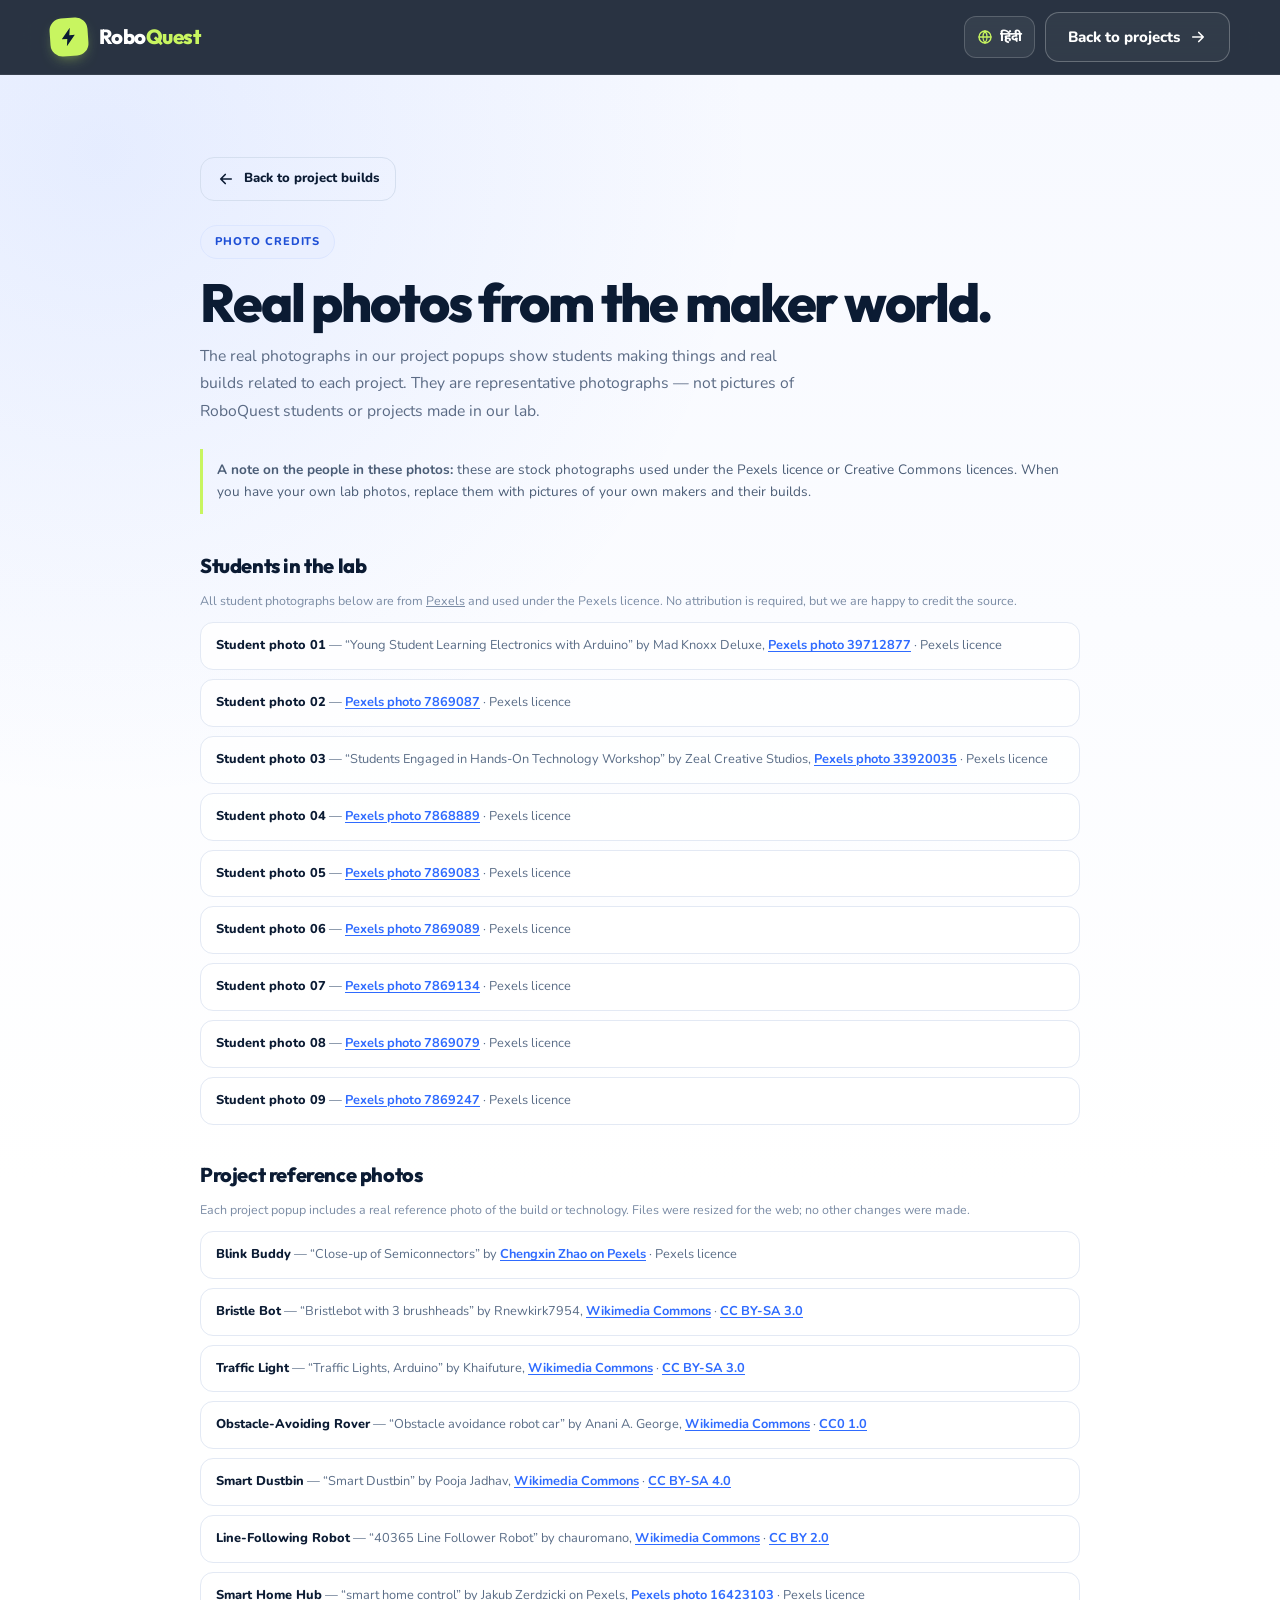
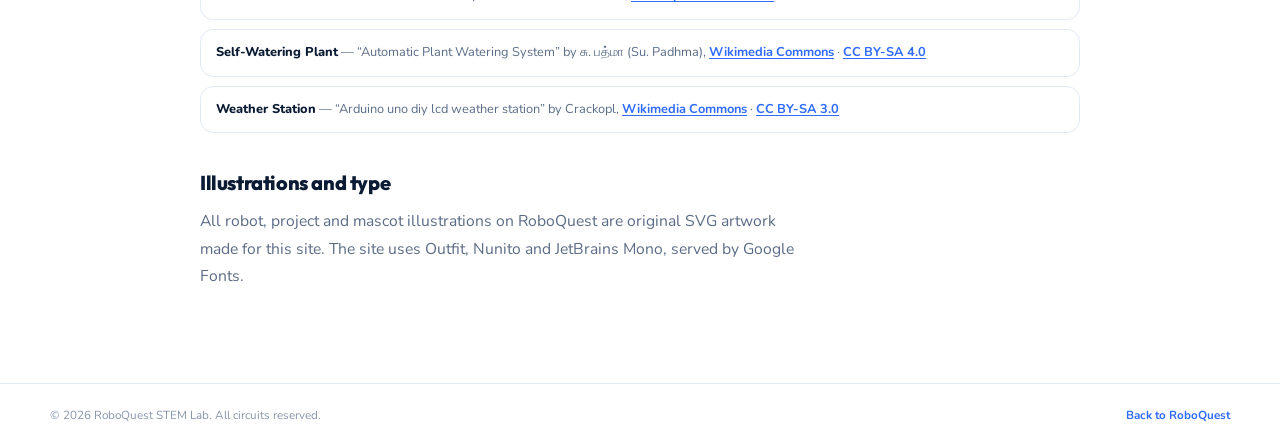
==== credits.html @ 1fe93202 "Build bilingual RoboQuest robotics site" ====
<!DOCTYPE html>
<html lang="en">
<head>
  <meta charset="UTF-8">
  <meta name="viewport" content="width=device-width, initial-scale=1.0">
  <title>Photo credits — RoboQuest</title>
  <meta name="description" content="Photo sources, creators and licences for the real-world student and project photography used in RoboQuest build plans.">
  <meta name="theme-color" content="#0b1b33">
  <link rel="icon" href="assets/img/favicon.svg" type="image/svg+xml">
  <link rel="preconnect" href="https://fonts.googleapis.com">
  <link rel="preconnect" href="https://fonts.gstatic.com" crossorigin>
  <link href="https://fonts.googleapis.com/css2?family=JetBrains+Mono:wght@400;500;600&family=Noto+Sans+Devanagari:wght@400;600;700;800&family=Nunito:wght@400;600;700;800&family=Outfit:wght@400;500;600;700;800&display=swap" rel="stylesheet">
  <link rel="stylesheet" href="assets/css/styles.css">
  <link rel="stylesheet" href="assets/css/extras.css">
  <link rel="stylesheet" href="assets/css/responsive.css">
</head>
<body data-page="credits">
  <a class="skip-link" href="#main">Skip to content</a>

  <header class="site-header credits-header">
    <div class="container header-inner">
      <a class="logo" href="index.html" aria-label="RoboQuest home">
        <span class="logo-mark" aria-hidden="true">
          <svg viewBox="0 0 24 24" fill="currentColor"><path d="M13.5 2 4 14h6l-1 8 9.5-12h-6l1-8Z"/></svg>
        </span>
        <span>Robo<span class="logo-accent">Quest</span></span>
      </a>
      <div class="header-actions">
        <button class="lang-toggle" type="button" data-lang-toggle data-no-i18n aria-label="Switch to Hindi">
          <svg viewBox="0 0 24 24" fill="none" stroke="currentColor" stroke-width="2" stroke-linecap="round" stroke-linejoin="round" aria-hidden="true"><circle cx="12" cy="12" r="9"/><path d="M3 12h18M12 3a15 15 0 0 1 0 18M12 3a15 15 0 0 0 0 18"/></svg>
          <span data-lang-label>हिंदी</span>
        </button>
        <a class="btn btn-ghost" href="index.html#projects">
          Back to projects
          <svg viewBox="0 0 24 24" fill="none" stroke="currentColor" stroke-width="2.2" stroke-linecap="round" stroke-linejoin="round" aria-hidden="true"><path d="M5 12h14M13 6l6 6-6 6"/></svg>
        </a>
      </div>
    </div>
  </header>

  <main class="credits-page" id="main">
    <div class="container">
      <div class="credits-shell">
        <a class="credits-back btn btn-outline" href="index.html#projects">
          <svg viewBox="0 0 24 24" fill="none" stroke="currentColor" stroke-width="2.2" stroke-linecap="round" stroke-linejoin="round" aria-hidden="true"><path d="M19 12H5M11 6l-6 6 6 6"/></svg>
          Back to project builds
        </a>

        <span class="eyebrow">Photo credits</span>
        <h1>Real photos from the maker world.</h1>
        <p class="credits-lede">The real photographs in our project popups show students making things and real builds related to each project. They are representative photographs — not pictures of RoboQuest students or projects made in our lab.</p>
        <p class="credits-note"><strong>A note on the people in these photos:</strong> these are stock photographs used under the Pexels licence or Creative Commons licences. When you have your own lab photos, replace them with pictures of your own makers and their builds.</p>

        <h2>Students in the lab</h2>
        <p class="credits-sub">All student photographs below are from <a href="https://www.pexels.com/license/" target="_blank" rel="noopener">Pexels</a> and used under the Pexels licence. No attribution is required, but we are happy to credit the source.</p>
        <ul class="credits-list">
          <li><strong>Student photo 01</strong> — “Young Student Learning Electronics with Arduino” by Mad Knoxx Deluxe, <a href="https://www.pexels.com/photo/young-student-learning-electronics-with-arduino-39712877/" target="_blank" rel="noopener">Pexels photo 39712877</a> · Pexels licence</li>
          <li><strong>Student photo 02</strong> — <a href="https://www.pexels.com/photo/7869087/" target="_blank" rel="noopener">Pexels photo 7869087</a> · Pexels licence</li>
          <li><strong>Student photo 03</strong> — “Students Engaged in Hands-On Technology Workshop” by Zeal Creative Studios, <a href="https://www.pexels.com/photo/students-engaged-in-hands-on-technology-workshop-33920035/" target="_blank" rel="noopener">Pexels photo 33920035</a> · Pexels licence</li>
          <li><strong>Student photo 04</strong> — <a href="https://www.pexels.com/photo/7868889/" target="_blank" rel="noopener">Pexels photo 7868889</a> · Pexels licence</li>
          <li><strong>Student photo 05</strong> — <a href="https://www.pexels.com/photo/7869083/" target="_blank" rel="noopener">Pexels photo 7869083</a> · Pexels licence</li>
          <li><strong>Student photo 06</strong> — <a href="https://www.pexels.com/photo/7869089/" target="_blank" rel="noopener">Pexels photo 7869089</a> · Pexels licence</li>
          <li><strong>Student photo 07</strong> — <a href="https://www.pexels.com/photo/7869134/" target="_blank" rel="noopener">Pexels photo 7869134</a> · Pexels licence</li>
          <li><strong>Student photo 08</strong> — <a href="https://www.pexels.com/photo/7869079/" target="_blank" rel="noopener">Pexels photo 7869079</a> · Pexels licence</li>
          <li><strong>Student photo 09</strong> — <a href="https://www.pexels.com/photo/7869247/" target="_blank" rel="noopener">Pexels photo 7869247</a> · Pexels licence</li>
        </ul>

        <h2>Project reference photos</h2>
        <p class="credits-sub">Each project popup includes a real reference photo of the build or technology. Files were resized for the web; no other changes were made.</p>
        <ul class="credits-list">
          <li><strong>Blink Buddy</strong> — “Close-up of Semiconnectors” by <a href="https://www.pexels.com/photo/close-up-of-semiconnectors-15470542/" target="_blank" rel="noopener">Chengxin Zhao on Pexels</a> · Pexels licence</li>
          <li><strong>Bristle Bot</strong> — “Bristlebot with 3 brushheads” by Rnewkirk7954, <a href="https://commons.wikimedia.org/wiki/File:Bristlebot_with_3_brushheads.JPG" target="_blank" rel="noopener">Wikimedia Commons</a> · <a href="https://creativecommons.org/licenses/by-sa/3.0/" target="_blank" rel="noopener">CC BY-SA 3.0</a></li>
          <li><strong>Traffic Light</strong> — “Traffic Lights, Arduino” by Khaifuture, <a href="https://commons.wikimedia.org/wiki/File:Traffic_Lights,_Arduino.jpg" target="_blank" rel="noopener">Wikimedia Commons</a> · <a href="https://creativecommons.org/licenses/by-sa/3.0/" target="_blank" rel="noopener">CC BY-SA 3.0</a></li>
          <li><strong>Obstacle-Avoiding Rover</strong> — “Obstacle avoidance robot car” by Anani A. George, <a href="https://commons.wikimedia.org/wiki/File:Obstacle_avoidance_robot_car.jpg" target="_blank" rel="noopener">Wikimedia Commons</a> · <a href="https://creativecommons.org/publicdomain/zero/1.0/" target="_blank" rel="noopener">CC0 1.0</a></li>
          <li><strong>Smart Dustbin</strong> — “Smart Dustbin” by Pooja Jadhav, <a href="https://commons.wikimedia.org/wiki/File:Smart_Dustbin.jpg" target="_blank" rel="noopener">Wikimedia Commons</a> · <a href="https://creativecommons.org/licenses/by-sa/4.0/" target="_blank" rel="noopener">CC BY-SA 4.0</a></li>
          <li><strong>Line-Following Robot</strong> — “40365 Line Follower Robot” by chauromano, <a href="https://commons.wikimedia.org/wiki/File:40365_Line_Follower_Robot.jpg" target="_blank" rel="noopener">Wikimedia Commons</a> · <a href="https://creativecommons.org/licenses/by/2.0/" target="_blank" rel="noopener">CC BY 2.0</a></li>
          <li><strong>Smart Home Hub</strong> — “smart home control” by Jakub Zerdzicki on Pexels, <a href="https://www.pexels.com/photo/smart-home-control-16423103/" target="_blank" rel="noopener">Pexels photo 16423103</a> · Pexels licence</li>
          <li><strong>Self-Watering Plant</strong> — “Automatic Plant Watering System” by சு. பத்மா (Su. Padhma), <a href="https://commons.wikimedia.org/wiki/File:Automatic_Plant_Watering_System.jpg" target="_blank" rel="noopener">Wikimedia Commons</a> · <a href="https://creativecommons.org/licenses/by-sa/4.0/" target="_blank" rel="noopener">CC BY-SA 4.0</a></li>
          <li><strong>Weather Station</strong> — “Arduino uno diy lcd weather station” by Crackopl, <a href="https://commons.wikimedia.org/wiki/File:Arduino_uno_diy_lcd_weather_station.jpg" target="_blank" rel="noopener">Wikimedia Commons</a> · <a href="https://creativecommons.org/licenses/by-sa/3.0/" target="_blank" rel="noopener">CC BY-SA 3.0</a></li>
        </ul>

        <h2>Illustrations and type</h2>
        <p class="credits-lede">All robot, project and mascot illustrations on RoboQuest are original SVG artwork made for this site. The site uses Outfit, Nunito and JetBrains Mono, served by Google Fonts.</p>
      </div>
    </div>
  </main>

  <footer class="credits-footer">
    <div class="container">
      <span>© 2026 RoboQuest STEM Lab. All circuits reserved.</span>
      <a href="index.html">Back to RoboQuest</a>
    </div>
  </footer>
  <script src="assets/js/i18n.js" defer></script>
</body>
</html>
---- assets/css/styles.css ----
/* ============================================================
   RoboQuest — STEM robotics & IoT learning site
   ============================================================ */

:root {
  --ink: #0b1b33;
  --ink-2: #142945;
  --muted: #5b6b85;
  --muted-light: #8a99ae;
  --line: #e3e9f4;
  --paper: #f6f8ff;
  --white: #ffffff;
  --blue: #2f6bff;
  --blue-dark: #1e4fd6;
  --cyan: #22d3ee;
  --lime: #c8f560;
  --lime-soft: #eafbc4;
  --coral: #ff6b5e;
  --yellow: #ffcc4d;
  --purple: #8b5cf6;
  --green: #20b26b;
  --font-display: "Outfit", "Noto Sans Devanagari", "Segoe UI", system-ui, sans-serif;
  --font-body: "Nunito", "Noto Sans Devanagari", "Segoe UI", system-ui, sans-serif;
  --font-mono: "JetBrains Mono", "Noto Sans Devanagari", Consolas, "Courier New", monospace;
  --radius-lg: 28px;
  --shadow-sm: 0 10px 30px -22px rgba(11, 27, 51, 0.35);
  --shadow-md: 0 30px 70px -40px rgba(11, 27, 51, 0.42);
  --ease: cubic-bezier(0.22, 0.8, 0.24, 1);
}

*,
*::before,
*::after { box-sizing: border-box; }

html {
  scroll-behavior: smooth;
  scroll-padding-top: 90px;
}

body {
  margin: 0;
  background: var(--paper);
  color: var(--ink);
  font-family: var(--font-body);
  font-size: 16px;
  line-height: 1.6;
  -webkit-font-smoothing: antialiased;
  overflow-x: hidden;
}

body.modal-open { overflow: hidden; }

/* Devanagari needs a little more breathing room than the Latin display type. */
html[lang="hi"] h1,
html[lang="hi"] h2,
html[lang="hi"] h3,
html[lang="hi"] h4 {
  letter-spacing: normal;
  line-height: 1.28;
}
html[lang="hi"] .hero h1 { line-height: 1.18; }
html[lang="hi"] .eyebrow,
html[lang="hi"] .badge,
html[lang="hi"] .class-chip,
html[lang="hi"] .step-label,
html[lang="hi"] .step-caption,
html[lang="hi"] .track-meta,
html[lang="hi"] .filter-btn,
html[lang="hi"] .btn,
html[lang="hi"] .nav-links a,
html[lang="hi"] .footer-col h3,
html[lang="hi"] .footer-bottom,
html[lang="hi"] .code-name,
html[lang="hi"] .code-lang,
html[lang="hi"] .photo-tag,
html[lang="hi"] .photo-credit {
  letter-spacing: normal;
}

img, svg { max-width: 100%; }
img { height: auto; }
a { color: inherit; }
button, input, select, textarea { font: inherit; }
button { cursor: pointer; }
h1, h2, h3, h4, p { margin-top: 0; }

::selection { background: var(--lime); color: var(--ink); }

:focus-visible {
  outline: 3px solid var(--coral);
  outline-offset: 3px;
  border-radius: 4px;
}

[hidden] { display: none !important; }

.sr-only {
  position: absolute !important;
  width: 1px; height: 1px;
  padding: 0; margin: -1px;
  overflow: hidden;
  clip: rect(0 0 0 0);
  white-space: nowrap;
  border: 0;
}

.skip-link {
  position: fixed;
  top: 10px; left: 10px;
  z-index: 200;
  padding: 12px 18px;
  background: var(--lime);
  color: var(--ink);
  font-weight: 800;
  border-radius: 10px;
  transform: translateY(-160%);
  transition: transform 0.2s ease;
  text-decoration: none;
}
.skip-link:focus { transform: none; }

.container {
  width: min(1180px, calc(100% - 48px));
  margin-inline: auto;
}

.section {
  padding-block: clamp(66px, 8vw, 108px);
  scroll-margin-top: 88px;
}

.section-head {
  max-width: 730px;
  margin: 0 auto 46px;
  text-align: center;
}
.section-head.left {
  margin-inline: 0;
  text-align: left;
  max-width: 640px;
}
.section-head h2 {
  margin: 16px 0 14px;
  font-family: var(--font-display);
  font-size: clamp(2rem, 3.9vw, 3rem);
  font-weight: 800;
  line-height: 1.08;
  letter-spacing: -0.038em;
}
.section-head p {
  max-width: 62ch;
  margin: 0 auto;
  color: var(--muted);
  font-size: 1.02rem;
  line-height: 1.7;
}
.section-head.left p { margin-inline: 0; }

.eyebrow {
  display: inline-flex;
  align-items: center;
  gap: 8px;
  padding: 7px 14px;
  border-radius: 999px;
  background: #e9efff;
  border: 1px solid #dce6ff;
  color: var(--blue-dark);
  font-size: 0.7rem;
  font-weight: 800;
  letter-spacing: 0.085em;
  text-transform: uppercase;
}
.eyebrow.dark {
  background: rgba(200, 245, 96, 0.09);
  border-color: rgba(200, 245, 96, 0.24);
  color: var(--lime);
}
.eyebrow-dot {
  width: 7px; height: 7px;
  border-radius: 50%;
  background: var(--lime);
  box-shadow: 0 0 0 4px rgba(200, 245, 96, 0.14);
}

.hl {
  position: relative;
  z-index: 0;
  color: var(--blue);
  white-space: nowrap;
}
.hl::after {
  content: "";
  position: absolute;
  left: -2px; right: -2px;
  bottom: 0.04em;
  height: 0.3em;
  border-radius: 99px;
  background: var(--lime);
  z-index: -1;
  transform: rotate(-1.1deg);
}
.hl-lime { color: var(--lime); }

/* ---------- Reveal ---------- */
html.js [data-reveal] {
  opacity: 0;
  transform: translateY(24px);
  transition:
    opacity 0.75s var(--ease),
    transform 0.75s var(--ease);
  transition-delay: var(--delay, 0s);
}
html.js [data-reveal].is-visible {
  opacity: 1;
  transform: none;
}

/* ---------- Buttons ---------- */
.btn {
  display: inline-flex;
  align-items: center;
  justify-content: center;
  gap: 9px;
  min-height: 50px;
  padding: 0 22px;
  border: 1.5px solid transparent;
  border-radius: 14px;
  font-family: var(--font-body);
  font-size: 0.94rem;
  font-weight: 800;
  line-height: 1.2;
  text-decoration: none;
  transition:
    transform 0.2s var(--ease),
    background 0.2s ease,
    border-color 0.2s ease,
    box-shadow 0.2s ease,
    color 0.2s ease;
}
.btn svg {
  width: 18px; height: 18px;
  flex: none;
  transition: transform 0.2s var(--ease);
}
.btn:hover svg { transform: translateX(3px); }
.btn:active { transform: translateY(1px); }
.btn-lime {
  background: var(--lime);
  border-color: var(--lime);
  color: var(--ink);
}
.btn-lime:hover {
  background: #d8ff86;
  border-color: #d8ff86;
  transform: translateY(-2px);
  box-shadow: 0 14px 26px -16px rgba(168, 224, 46, 0.9);
}
.btn-ghost {
  background: rgba(255, 255, 255, 0.04);
  border-color: rgba(255, 255, 255, 0.26);
  color: #fff;
}
.btn-ghost:hover {
  background: rgba(255, 255, 255, 0.1);
  border-color: rgba(255, 255, 255, 0.5);
}
.btn-primary {
  background: var(--blue);
  border-color: var(--blue);
  color: #fff;
}
.btn-primary:hover {
  background: var(--blue-dark);
  border-color: var(--blue-dark);
  transform: translateY(-2px);
  box-shadow: 0 14px 26px -16px rgba(47, 107, 255, 0.9);
}
.btn-outline {
  background: transparent;
  border-color: #d5dfef;
  color: var(--ink);
}
.btn-outline:hover {
  border-color: var(--ink);
  background: #f7f9ff;
}
.btn-ghost-dark {
  background: rgba(255, 255, 255, 0.06);
  border-color: rgba(255, 255, 255, 0.16);
  color: #e5edf9;
}
.btn-ghost-dark:hover {
  background: rgba(255, 255, 255, 0.12);
  border-color: rgba(255, 255, 255, 0.3);
}
.btn-block { width: 100%; }

/* ---------- Header ---------- */
.site-header {
  position: sticky;
  top: 0;
  z-index: 60;
  background: rgba(8, 19, 36, 0.86);
  border-bottom: 1px solid rgba(255, 255, 255, 0.07);
  backdrop-filter: blur(18px);
  -webkit-backdrop-filter: blur(18px);
  transition: box-shadow 0.25s ease, background 0.25s ease;
}
.site-header.is-scrolled {
  background: rgba(7, 17, 33, 0.96);
  box-shadow: 0 14px 34px -24px rgba(0, 0, 0, 0.8);
}
.header-inner {
  display: flex;
  align-items: center;
  justify-content: space-between;
  gap: 22px;
  min-height: 74px;
}
.logo {
  display: inline-flex;
  align-items: center;
  gap: 11px;
  color: #fff;
  font-family: var(--font-display);
  font-size: 1.28rem;
  font-weight: 800;
  letter-spacing: -0.025em;
  text-decoration: none;
  flex: none;
}
.logo-mark {
  display: grid;
  place-items: center;
  width: 38px; height: 38px;
  border-radius: 12px;
  background: var(--lime);
  color: var(--ink);
  transform: rotate(-4deg);
  box-shadow: 0 6px 16px -8px rgba(200, 245, 96, 0.8);
}
.logo-mark svg { width: 22px; height: 22px; }
.logo-accent { color: var(--lime); }

.site-nav {
  display: flex;
  align-items: center;
  gap: 28px;
  margin-left: auto;
}
.header-actions {
  display: flex;
  align-items: center;
  gap: 10px;
  flex: none;
}
.lang-toggle {
  display: inline-flex;
  align-items: center;
  justify-content: center;
  gap: 7px;
  min-height: 42px;
  padding: 0 12px;
  border: 1px solid rgba(255, 255, 255, 0.18);
  border-radius: 12px;
  background: rgba(255, 255, 255, 0.06);
  color: #fff;
  font-size: 0.8rem;
  font-weight: 800;
  line-height: 1;
  white-space: nowrap;
  transition: background 0.2s ease, border-color 0.2s ease, color 0.2s ease;
}
.lang-toggle svg {
  width: 16px;
  height: 16px;
  color: var(--lime);
  flex: none;
}
.lang-toggle:hover {
  background: rgba(255, 255, 255, 0.12);
  border-color: rgba(200, 245, 96, 0.55);
}
.lang-toggle.is-hindi {
  border-color: rgba(200, 245, 96, 0.55);
  background: rgba(200, 245, 96, 0.1);
}
.lang-toggle.is-hindi svg { color: var(--lime); }
.nav-links {
  display: flex;
  align-items: center;
  gap: 25px;
  margin: 0;
  padding: 0;
  list-style: none;
}
.nav-links a {
  position: relative;
  display: inline-block;
  padding: 8px 0;
  color: rgba(255, 255, 255, 0.67);
  font-size: 0.9rem;
  font-weight: 700;
  text-decoration: none;
  transition: color 0.2s ease;
}
.nav-links a::after {
  content: "";
  position: absolute;
  left: 0; right: 0; bottom: 0;
  height: 2px;
  border-radius: 99px;
  background: var(--lime);
  transform: scaleX(0);
  transform-origin: left;
  transition: transform 0.25s var(--ease);
}
.nav-links a:hover,
.nav-links a.active { color: #fff; }
.nav-links a.active::after { transform: scaleX(1); }
.nav-cta {
  min-height: 42px;
  padding: 0 17px;
  font-size: 0.84rem;
  border-radius: 12px;
}
.nav-cta svg { width: 15px; height: 15px; }

.nav-toggle {
  display: none;
  flex-direction: column;
  justify-content: center;
  gap: 5px;
  width: 44px; height: 44px;
  padding: 11px;
  border: 1px solid rgba(255, 255, 255, 0.16);
  border-radius: 12px;
  background: rgba(255, 255, 255, 0.05);
}
.nav-toggle span {
  display: block;
  width: 100%;
  height: 2px;
  border-radius: 2px;
  background: #fff;
  transition: transform 0.25s ease, opacity 0.2s ease;
}
.site-header.nav-open .nav-toggle span:nth-child(1) { transform: translateY(7px) rotate(45deg); }
.site-header.nav-open .nav-toggle span:nth-child(2) { opacity: 0; }
.site-header.nav-open .nav-toggle span:nth-child(3) { transform: translateY(-7px) rotate(-45deg); }

/* ---------- Hero ---------- */
.hero {
  position: relative;
  overflow: hidden;
  padding: 68px 0 118px;
  background: var(--ink);
  color: #fff;
}
.hero::before {
  content: "";
  position: absolute;
  inset: 0;
  background:
    radial-gradient(circle at 12% 8%, rgba(47, 107, 255, 0.3), transparent 36%),
    radial-gradient(circle at 88% 18%, rgba(139, 92, 246, 0.18), transparent 34%),
    radial-gradient(circle at 62% 100%, rgba(34, 211, 238, 0.1), transparent 40%);
  pointer-events: none;
}
.hero::after {
  content: "";
  position: absolute;
  inset: 0;
  background-image:
    linear-gradient(rgba(255, 255, 255, 0.045) 1px, transparent 1px),
    linear-gradient(90deg, rgba(255, 255, 255, 0.045) 1px, transparent 1px);
  background-size: 58px 58px;
  mask-image: radial-gradient(ellipse at 55% 40%, #000 10%, transparent 75%);
  -webkit-mask-image: radial-gradient(ellipse at 55% 40%, #000 10%, transparent 75%);
  pointer-events: none;
}
.hero-orbs { position: absolute; inset: 0; pointer-events: none; }
.hero-orbs span {
  position: absolute;
  border-radius: 50%;
  filter: blur(3px);
}
.hero-orbs span:nth-child(1) {
  top: 100px; left: 4%;
  width: 8px; height: 8px;
  background: var(--lime);
  box-shadow: 0 0 30px 10px rgba(200, 245, 96, 0.18);
}
.hero-orbs span:nth-child(2) {
  bottom: 150px; left: 46%;
  width: 6px; height: 6px;
  background: var(--cyan);
  box-shadow: 0 0 24px 8px rgba(34, 211, 238, 0.2);
}
.hero-grid {
  position: relative;
  z-index: 1;
  display: grid;
  grid-template-columns: 1.02fr 0.98fr;
  align-items: center;
  gap: clamp(32px, 5vw, 62px);
}
.hero-copy .eyebrow { margin-bottom: 23px; }
.hero h1 {
  margin: 0 0 24px;
  font-family: var(--font-display);
  font-size: clamp(2.7rem, 5.3vw, 4.45rem);
  font-weight: 800;
  line-height: 1.02;
  letter-spacing: -0.045em;
}
.hero-mark {
  position: relative;
  z-index: 0;
  display: inline-block;
  color: var(--lime);
  white-space: nowrap;
}
.hero-mark::after {
  content: "";
  position: absolute;
  left: -4px; right: -5px; bottom: 0.02em;
  height: 0.26em;
  border-radius: 99px;
  background: var(--coral);
  opacity: 0.4;
  transform: rotate(-1.5deg);
  z-index: -1;
}
.hero-sub {
  max-width: 52ch;
  margin: 0 0 31px;
  color: #b7c5dc;
  font-size: 1.07rem;
  line-height: 1.72;
}
.hero-actions {
  display: flex;
  flex-wrap: wrap;
  gap: 13px;
}
.hero-points {
  display: flex;
  flex-wrap: wrap;
  gap: 10px 19px;
  margin: 27px 0 0;
  padding: 0;
  list-style: none;
  color: #91a3bd;
  font-size: 0.83rem;
  font-weight: 700;
}
.hero-points li {
  display: flex;
  align-items: center;
  gap: 7px;
}
.hero-points svg {
  width: 15px; height: 15px;
  color: var(--lime);
}

/* ---------- Bot stage ---------- */
.hero-visual { position: relative; }
.bot-stage {
  position: relative;
  isolation: isolate;
  width: 100%;
  max-width: 552px;
  margin-inline: auto;
  aspect-ratio: 1 / 1;
  border-radius: 36px;
  background:
    radial-gradient(circle at 24% 16%, rgba(47, 107, 255, 0.28), transparent 46%),
    radial-gradient(circle at 76% 82%, rgba(139, 92, 246, 0.24), transparent 48%),
    linear-gradient(158deg, #163255 0%, #0b1e39 58%, #071629 100%);
  border: 1px solid rgba(255, 255, 255, 0.13);
  box-shadow:
    inset 0 1px 0 rgba(255, 255, 255, 0.12),
    0 44px 90px -46px rgba(0, 0, 0, 0.9);
}
.bot-stage::before {
  content: "";
  position: absolute;
  inset: 0;
  border-radius: inherit;
  background: radial-gradient(circle at 50% 65%, rgba(34, 211, 238, 0.09), transparent 50%);
  pointer-events: none;
}
.stage-grid {
  position: absolute;
  inset: 0;
  border-radius: inherit;
  background-image:
    linear-gradient(rgba(255, 255, 255, 0.055) 1px, transparent 1px),
    linear-gradient(90deg, rgba(255, 255, 255, 0.055) 1px, transparent 1px);
  background-size: 44px 44px;
  mask-image: radial-gradient(circle at 50% 55%, #000 15%, transparent 78%);
  -webkit-mask-image: radial-gradient(circle at 50% 55%, #000 15%, transparent 78%);
  pointer-events: none;
}
.bot-button {
  position: absolute;
  inset: 0;
  z-index: 2;
  display: flex;
  align-items: flex-end;
  justify-content: center;
  width: 100%;
  padding: 0 12px 1%;
  border: 0;
  border-radius: 36px;
  background: none;
  color: inherit;
}
.bot-button:focus-visible {
  outline: 3px solid var(--lime);
  outline-offset: -7px;
}
.mascot {
  display: block;
  width: 93%;
  height: auto;
  filter: drop-shadow(0 26px 30px rgba(0, 0, 0, 0.3));
  transition: transform 0.3s var(--ease);
}
.bot-button:hover .mascot { transform: translateY(-3px) scale(1.012); }
.bot-button:active .mascot { transform: scale(0.994); }

.speech {
  position: absolute;
  z-index: 5;
  top: 4%;
  left: 5%;
  max-width: min(252px, 60%);
  padding: 13px 15px;
  border-radius: 16px 16px 16px 4px;
  background: #fff;
  color: var(--ink);
  font-size: 0.82rem;
  font-weight: 700;
  line-height: 1.45;
  box-shadow: 0 18px 38px -20px rgba(0, 0, 0, 0.65);
  opacity: 0;
  transform: translateY(9px) scale(0.96);
  transform-origin: bottom left;
  pointer-events: none;
  transition: opacity 0.3s ease, transform 0.3s var(--ease);
}
.speech::after {
  content: "";
  position: absolute;
  left: 19px;
  bottom: -9px;
  width: 18px; height: 18px;
  background: #fff;
  clip-path: polygon(0 0, 100% 0, 0 100%);
}
.bot-stage.is-talking .speech {
  opacity: 1;
  transform: none;
}
.float-chip {
  position: absolute;
  z-index: 3;
  display: flex;
  align-items: center;
  gap: 8px;
  padding: 9px 12px;
  border-radius: 13px;
  background: rgba(255, 255, 255, 0.97);
  color: var(--ink);
  font-size: 0.73rem;
  font-weight: 800;
  box-shadow: 0 16px 30px -20px rgba(0, 0, 0, 0.7);
  pointer-events: none;
  animation: chipFloat 6.5s ease-in-out infinite;
}
.chip-title { letter-spacing: -0.01em; }
.chip-sub { color: var(--muted); font-weight: 700; }
.chip-wifi { top: 7%; right: 4.5%; animation-delay: -1.2s; }
.chip-led { top: 42%; left: 3%; animation-delay: -2.8s; }
.chip-code {
  right: 4%;
  bottom: 7%;
  display: block;
  padding: 11px 13px;
  border-radius: 12px;
  color: #d7e6f9;
  background: rgba(7, 22, 41, 0.87);
  border: 1px solid rgba(255, 255, 255, 0.14);
  font-family: var(--font-mono);
  font-size: 0.64rem;
  line-height: 1.65;
  letter-spacing: -0.02em;
  backdrop-filter: blur(8px);
  animation-delay: -3.6s;
}
.chip-code strong { color: var(--lime); font-weight: 600; }
.code-comment { color: #6d87a6; }
.chip-dot {
  width: 8px; height: 8px;
  border-radius: 50%;
  flex: none;
}
.chip-dot.green {
  background: var(--green);
  box-shadow: 0 0 0 3px rgba(32, 178, 107, 0.15);
}
.led-dot {
  width: 10px; height: 10px;
  border-radius: 50%;
  background: #ffb64d;
  box-shadow: 0 0 10px 2px rgba(255, 182, 77, 0.65);
}
.chip-pill {
  padding: 2px 6px;
  border-radius: 5px;
  background: #eafbc4;
  color: #3f5a12;
  font-size: 0.6rem;
  letter-spacing: 0.05em;
}
.tap-hint {
  position: absolute;
  z-index: 4;
  bottom: 4%;
  left: 5%;
  display: flex;
  align-items: center;
  gap: 5px;
  color: #7589a4;
  font-size: 0.66rem;
  font-weight: 800;
  letter-spacing: 0.05em;
  text-transform: uppercase;
  pointer-events: none;
}
.tap-hint svg { width: 14px; height: 14px; }

/* mascot animations */
.bot {
  transform-box: view-box;
  transform-origin: center;
  animation: botFloat 5.5s ease-in-out infinite;
}
.bot-eye {
  transform-box: fill-box;
  transform-origin: center;
  animation: botBlink 5.2s infinite;
}
.bot-wave {
  transform-box: view-box;
  transform-origin: 330px 326px;
  animation: botWave 4s ease-in-out infinite;
}
.bot-stage.is-bopping .bot { animation: botBop 0.55s var(--ease); }
.bot-stage.is-bopping .mascot { filter: drop-shadow(0 0 26px rgba(200, 245, 96, 0.35)); }
.float-chip { animation-name: chipFloat; }

@keyframes botFloat {
  0%, 100% { transform: translateY(0); }
  50% { transform: translateY(-11px); }
}
@keyframes botBlink {
  0%, 91%, 100% { transform: scaleY(1); }
  94%, 96% { transform: scaleY(0.08); }
}
@keyframes botWave {
  0%, 100% { transform: rotate(0deg); }
  30% { transform: rotate(11deg); }
  55% { transform: rotate(-5deg); }
  80% { transform: rotate(7deg); }
}
@keyframes botBop {
  0%, 100% { transform: translateY(0) scale(1); }
  35% { transform: translateY(-22px) scale(1.015); }
  70% { transform: translateY(2px) scale(0.995); }
}
@keyframes chipFloat {
  0%, 100% { transform: translateY(0); }
  50% { transform: translateY(-8px); }
}

/* ---------- Stats ---------- */
.stats-wrap {
  position: relative;
  z-index: 3;
  margin-top: -56px;
}
.stats {
  display: grid;
  grid-template-columns: repeat(4, 1fr);
  padding: 8px;
  border: 1px solid var(--line);
  border-radius: 24px;
  background: #fff;
  box-shadow: 0 24px 60px -42px rgba(11, 27, 51, 0.55);
}
.stat {
  position: relative;
  display: flex;
  align-items: center;
  gap: 13px;
  padding: 22px 19px;
}
.stat + .stat::before {
  content: "";
  position: absolute;
  left: 0; top: 24%;
  width: 1px; height: 52%;
  background: var(--line);
}
.stat-icon {
  display: grid;
  place-items: center;
  width: 42px; height: 42px;
  border-radius: 13px;
  flex: none;
}
.stat-icon svg { width: 21px; height: 21px; }
.stat-icon.blue { background: #e9efff; color: var(--blue); }
.stat-icon.coral { background: #ffefec; color: #e04b3d; }
.stat-icon.purple { background: #f2edff; color: #6d48d7; }
.stat-icon.green { background: #e9fbf2; color: #12905a; }
.stat strong {
  display: block;
  font-family: var(--font-display);
  font-size: 1.62rem;
  font-weight: 800;
  line-height: 1;
  letter-spacing: -0.035em;
}
.stat span:not(.stat-icon) {
  display: block;
  margin-top: 4px;
  color: var(--muted);
  font-size: 0.76rem;
  font-weight: 700;
}
---- assets/css/extras.css ----
/* ============================================================
   Rover lab, kit, enrolment, footer and modal
   ============================================================ */

/* ---------- Rover lab ---------- */
.lab {
  position: relative;
  overflow: hidden;
  background: var(--ink);
  color: #fff;
}
.lab::before {
  content: "";
  position: absolute;
  inset: 0;
  background:
    radial-gradient(circle at 12% 10%, rgba(47, 107, 255, 0.22), transparent 38%),
    radial-gradient(circle at 88% 88%, rgba(139, 92, 246, 0.16), transparent 38%);
  pointer-events: none;
}
.lab::after {
  content: "";
  position: absolute;
  inset: 0;
  background-image:
    linear-gradient(rgba(255, 255, 255, 0.035) 1px, transparent 1px),
    linear-gradient(90deg, rgba(255, 255, 255, 0.035) 1px, transparent 1px);
  background-size: 54px 54px;
  mask-image: radial-gradient(ellipse at 50% 45%, #000 20%, transparent 80%);
  -webkit-mask-image: radial-gradient(ellipse at 50% 45%, #000 20%, transparent 80%);
  pointer-events: none;
}
.lab .container { position: relative; z-index: 1; }
.lab .section-head h2 { color: #fff; }
.lab .section-head p { color: #a9b9d0; }
.lab .hl-lime {
  position: relative;
  z-index: 0;
  white-space: nowrap;
}
.lab .hl-lime::after {
  content: "";
  position: absolute;
  left: -2px; right: -2px; bottom: 0.06em;
  height: 0.24em;
  border-radius: 99px;
  background: rgba(255, 107, 94, 0.5);
  z-index: -1;
  transform: rotate(-1deg);
}
.lab-layout {
  display: grid;
  grid-template-columns: 1.08fr 0.92fr;
  gap: 24px;
  align-items: stretch;
}
.sim-card {
  display: flex;
  flex-direction: column;
  padding: 18px;
  border: 1px solid rgba(255, 255, 255, 0.11);
  border-radius: var(--radius-lg);
  background: rgba(16, 36, 64, 0.82);
  box-shadow: 0 40px 80px -60px rgba(0, 0, 0, 0.9);
  backdrop-filter: blur(8px);
}
.sim-scene {
  position: relative;
  overflow: hidden;
  border: 1px solid rgba(255, 255, 255, 0.22);
  border-radius: 18px;
  background: #e9f4ff;
}
.sim-svg { display: block; width: 100%; height: auto; }
.sim-hud {
  position: absolute;
  z-index: 2;
  top: 12px; left: 12px;
  display: flex;
  align-items: center;
  gap: 7px;
  padding: 6px 10px;
  border-radius: 8px;
  background: rgba(11, 27, 51, 0.84);
  color: #e9f2ff;
  font-family: var(--font-mono);
  font-size: 0.61rem;
  font-weight: 500;
  letter-spacing: 0.07em;
  backdrop-filter: blur(6px);
}
.sim-live-dot {
  width: 7px; height: 7px;
  border-radius: 50%;
  background: var(--lime);
  box-shadow: 0 0 0 3px rgba(200, 245, 96, 0.16);
  animation: livePulse 1.8s ease-in-out infinite;
}
#simRover { transition: transform 0.32s var(--ease); }
.sim-wheel {
  transform-box: fill-box;
  transform-origin: center;
}
.sim-scene.is-moving .sim-wheel { animation: wheelSpin 0.8s linear infinite; }
.speed-line { opacity: 0; transition: opacity 0.25s ease; }
.sim-scene.is-moving .speed-line { opacity: 0.75; animation: speedPulse 0.7s ease-in-out infinite; }
.sim-led-fill { transition: fill 0.2s ease; }
.sim-scene.is-stopped .sim-led-fill { fill: #ff5a5f; }
.sim-brake {
  opacity: 0;
  transform: translateY(4px);
  transform-box: fill-box;
  transform-origin: center;
  transition: opacity 0.25s ease, transform 0.25s var(--ease);
}
.sim-scene.is-stopped .sim-brake { opacity: 1; transform: none; }

.sim-controls { padding: 17px 5px 2px; }
.slider-head {
  display: flex;
  align-items: center;
  justify-content: space-between;
  gap: 14px;
  margin-bottom: 5px;
}
.slider-head label {
  color: #c8d6ea;
  font-size: 0.82rem;
  font-weight: 800;
}
.slider-head output {
  color: var(--lime);
  font-family: var(--font-mono);
  font-size: 1.2rem;
  font-weight: 600;
  letter-spacing: -0.03em;
}
input[type="range"] {
  -webkit-appearance: none;
  appearance: none;
  width: 100%;
  height: 8px;
  margin: 11px 0 7px;
  border-radius: 99px;
  background: linear-gradient(90deg, #ff6b5e 0%, #ffcc4d 24%, #c8f560 52%, #2f6bff 100%);
  cursor: pointer;
  outline-offset: 7px;
}
input[type="range"]::-webkit-slider-thumb {
  -webkit-appearance: none;
  appearance: none;
  width: 24px; height: 24px;
  border: 4px solid var(--ink);
  border-radius: 50%;
  background: #fff;
  box-shadow: 0 0 0 3px var(--lime), 0 4px 12px rgba(0, 0, 0, 0.35);
  transition: transform 0.15s ease;
}
input[type="range"]::-webkit-slider-thumb:hover { transform: scale(1.1); }
input[type="range"]::-moz-range-thumb {
  width: 18px; height: 18px;
  border: 4px solid var(--ink);
  border-radius: 50%;
  background: #fff;
  box-shadow: 0 0 0 3px var(--lime), 0 4px 12px rgba(0, 0, 0, 0.35);
}
input[type="range"]::-moz-range-track {
  height: 8px;
  border-radius: 99px;
  background: linear-gradient(90deg, #ff6b5e, #ffcc4d 24%, #c8f560 52%, #2f6bff);
}
.range-scale {
  display: flex;
  justify-content: space-between;
  gap: 10px;
  color: #7f93b0;
  font-size: 0.63rem;
  font-weight: 700;
}
.range-scale .threshold { color: #ff9d94; font-weight: 800; }
.sim-actions {
  display: flex;
  flex-wrap: wrap;
  gap: 9px;
  margin-top: 15px;
}
.sim-actions .btn {
  min-height: 44px;
  padding: 0 18px;
  font-size: 0.84rem;
  border-radius: 12px;
}
.sim-actions .btn svg { width: 15px; height: 15px; }
.sim-actions .btn:hover svg { transform: none; }
.sim-actions .btn:disabled { opacity: 0.6; cursor: wait; transform: none; }
.sim-readouts {
  display: grid;
  grid-template-columns: repeat(3, 1fr);
  gap: 8px;
  margin-top: 14px;
}
.readout {
  padding: 9px 11px;
  border: 1px solid rgba(255, 255, 255, 0.08);
  border-radius: 11px;
  background: rgba(255, 255, 255, 0.045);
}
.readout span {
  display: block;
  margin-bottom: 3px;
  color: #7f93b0;
  font-size: 0.58rem;
  font-weight: 800;
  letter-spacing: 0.08em;
  text-transform: uppercase;
}
.readout strong {
  color: #fff;
  font-family: var(--font-mono);
  font-size: 0.78rem;
  font-weight: 600;
  white-space: nowrap;
}
.readout strong.green { color: var(--lime); }
.readout strong.red { color: #ff8a80; }
.sim-status {
  display: flex;
  align-items: center;
  gap: 8px;
  min-height: 24px;
  margin: 11px 0 0;
  color: #b7c7dd;
  font-size: 0.77rem;
  font-weight: 700;
}
.sim-status .dot {
  width: 8px; height: 8px;
  flex: none;
  border-radius: 50%;
  background: var(--lime);
  box-shadow: 0 0 0 4px rgba(182, 242, 74, 0.13);
  transition: background 0.2s ease;
}
.sim-status.is-danger { color: #ffb3aa; }
.sim-status.is-danger .dot {
  background: var(--coral);
  box-shadow: 0 0 0 4px rgba(255, 107, 94, 0.16);
}
.lab-side { display: flex; flex-direction: column; gap: 15px; }
.code-card {
  display: flex;
  flex: 1;
  flex-direction: column;
  overflow: hidden;
  border: 1px solid rgba(255, 255, 255, 0.1);
  border-radius: var(--radius-lg);
  background: #061426;
  box-shadow: 0 40px 80px -60px rgba(0, 0, 0, 0.9);
}
.code-bar {
  display: flex;
  align-items: center;
  gap: 8px;
  padding: 13px 17px;
  border-bottom: 1px solid rgba(255, 255, 255, 0.07);
  background: rgba(255, 255, 255, 0.035);
}
.code-dots { display: flex; gap: 6px; }
.code-dots span {
  width: 9px; height: 9px;
  border-radius: 50%;
  background: #ff6b5e;
}
.code-dots span:nth-child(2) { background: #ffcc4d; }
.code-dots span:nth-child(3) { background: #b6f24a; }
.code-name {
  margin-left: 5px;
  color: #8ba1bd;
  font-family: var(--font-mono);
  font-size: 0.7rem;
}
.code-lang {
  margin-left: auto;
  padding: 4px 8px;
  border: 1px solid rgba(182, 242, 74, 0.28);
  border-radius: 6px;
  background: rgba(182, 242, 74, 0.06);
  color: var(--lime);
  font-size: 0.58rem;
  font-weight: 800;
  letter-spacing: 0.07em;
}
.code-body {
  flex: 1;
  padding: 14px 0;
  overflow-x: auto;
  font-family: var(--font-mono);
  font-size: 0.75rem;
  line-height: 1.9;
}
.code-line {
  display: flex;
  gap: 13px;
  padding: 0 16px;
  border-left: 3px solid transparent;
  transition: background 0.25s ease, border-color 0.25s ease;
}
.code-line .ln {
  flex: none;
  width: 17px;
  color: #3f5570;
  text-align: right;
  user-select: none;
}
.code-line code {
  color: #d4e4f7;
  font-family: inherit;
  white-space: pre;
}
.code-line.is-active {
  border-left-color: var(--lime);
  background: rgba(182, 242, 74, 0.075);
}
.code-line.is-active code { color: #fff; }
.tok-comment { color: #57708f; }
.tok-type { color: #7dd3fc; }
.tok-fn { color: #93c5fd; }
.tok-key { color: #f0abfc; }
.tok-num { color: #fde68a; }
.tok-bool { color: #fca5a5; }
.code-foot {
  display: flex;
  align-items: center;
  gap: 8px;
  padding: 12px 17px;
  border-top: 1px solid rgba(255, 255, 255, 0.07);
  background: rgba(255, 255, 255, 0.02);
  color: #8ba1bd;
  font-size: 0.68rem;
}
.code-foot .dot {
  width: 7px; height: 7px;
  flex: none;
  border-radius: 50%;
  background: var(--lime);
  transition: background 0.2s ease;
}
.code-foot.is-danger .dot { background: var(--coral); }
.lab-tip {
  display: flex;
  align-items: flex-start;
  gap: 10px;
  padding: 14px 16px;
  border: 1px solid rgba(200, 245, 96, 0.16);
  border-radius: 14px;
  background: rgba(200, 245, 96, 0.055);
  color: #b7c7dd;
  font-size: 0.79rem;
  line-height: 1.6;
}
.lab-tip svg {
  flex: none;
  width: 18px; height: 18px;
  margin-top: 2px;
  color: var(--lime);
}
.lab-tip p { margin: 0; }
.lab-tip strong { color: var(--lime); font-weight: 800; }
.lab-tip code {
  padding: 1px 5px;
  border-radius: 4px;
  background: rgba(255, 255, 255, 0.08);
  font-family: var(--font-mono);
  font-size: 0.74rem;
  color: #ffd6a3;
}

/* ---------- Kit ---------- */
.kit { background: #fff; }
.kit-layout {
  display: grid;
  grid-template-columns: 1.25fr 0.75fr;
  gap: clamp(26px, 4vw, 44px);
  align-items: start;
}
.kit-content .section-head { margin-bottom: 28px; }
.kit-grid {
  display: grid;
  grid-template-columns: repeat(2, 1fr);
  gap: 12px;
}
.kit-item {
  display: flex;
  align-items: flex-start;
  gap: 13px;
  padding: 15px;
  border: 1px solid #e8eef8;
  border-radius: 16px;
  background: #f8faff;
  transition: transform 0.25s var(--ease), border-color 0.25s ease, background 0.25s ease;
}
.kit-item:hover {
  transform: translateY(-3px);
  border-color: #c9d8f2;
  background: #fff;
}
.kit-icon {
  display: grid;
  place-items: center;
  width: 44px; height: 44px;
  flex: none;
  border: 1px solid #e2eaf6;
  border-radius: 13px;
  background: #fff;
  color: var(--blue);
}
.kit-icon svg { width: 26px; height: 26px; }
.kit-item h3 {
  margin: 1px 0 3px;
  font-family: var(--font-display);
  font-size: 0.95rem;
  font-weight: 700;
  letter-spacing: -0.012em;
}
.kit-item p {
  margin: 0;
  color: var(--muted);
  font-size: 0.75rem;
  line-height: 1.5;
}
.parent-card {
  position: relative;
  overflow: hidden;
  padding: 31px;
  border-radius: var(--radius-lg);
  background: var(--ink);
  color: #fff;
  box-shadow: var(--shadow-md);
}
.parent-card::before {
  content: "";
  position: absolute;
  top: -90px; right: -70px;
  width: 250px; height: 250px;
  border-radius: 50%;
  background: radial-gradient(circle, rgba(200, 245, 96, 0.17), transparent 68%);
  pointer-events: none;
}
.parent-card::after {
  content: "";
  position: absolute;
  inset: 0;
  background-image:
    linear-gradient(rgba(255, 255, 255, 0.04) 1px, transparent 1px),
    linear-gradient(90deg, rgba(255, 255, 255, 0.04) 1px, transparent 1px);
  background-size: 34px 34px;
  mask-image: linear-gradient(180deg, #000, transparent 75%);
  -webkit-mask-image: linear-gradient(180deg, #000, transparent 75%);
  pointer-events: none;
}
.parent-card > * { position: relative; z-index: 1; }
.parent-card h3 {
  margin: 17px 0 11px;
  font-family: var(--font-display);
  font-size: 1.58rem;
  font-weight: 800;
  line-height: 1.15;
  letter-spacing: -0.032em;
}
.parent-card > p {
  margin: 0 0 19px;
  color: #aebdd3;
  font-size: 0.87rem;
  line-height: 1.65;
}
.parent-list {
  display: grid;
  gap: 11px;
  margin: 0 0 24px;
  padding: 0;
  list-style: none;
}
.parent-list li {
  display: flex;
  align-items: flex-start;
  gap: 9px;
  color: #dbe5f4;
  font-size: 0.83rem;
  line-height: 1.5;
}
.parent-list svg {
  flex: none;
  width: 17px; height: 17px;
  margin-top: 1px;
  color: var(--lime);
}
.parent-card .btn { min-height: 47px; font-size: 0.87rem; }
.parent-foot {
  display: flex;
  align-items: center;
  gap: 6px;
  margin: 11px 0 0;
  color: #7f93b0;
  font-size: 0.68rem;
  line-height: 1.5;
}
.parent-foot svg { width: 14px; height: 14px; flex: none; }

/* ---------- Enroll ---------- */
.enroll { background: #f7f9ff; }
.enroll-card {
  position: relative;
  display: grid;
  grid-template-columns: 1fr 1.02fr;
  overflow: hidden;
  border-radius: 32px;
  background: var(--ink);
  box-shadow: var(--shadow-md);
}
.enroll-copy {
  position: relative;
  overflow: hidden;
  padding: clamp(28px, 4vw, 52px);
  background:
    radial-gradient(circle at 12% 8%, rgba(47, 107, 255, 0.26), transparent 42%),
    radial-gradient(circle at 90% 92%, rgba(200, 245, 96, 0.08), transparent 38%),
    var(--ink);
  color: #fff;
}
.enroll-copy::before {
  content: "";
  position: absolute;
  inset: 0;
  background-image:
    linear-gradient(rgba(255, 255, 255, 0.04) 1px, transparent 1px),
    linear-gradient(90deg, rgba(255, 255, 255, 0.04) 1px, transparent 1px);
  background-size: 42px 42px;
  mask-image: radial-gradient(ellipse at 30% 30%, #000, transparent 74%);
  -webkit-mask-image: radial-gradient(ellipse at 30% 30%, #000, transparent 74%);
  pointer-events: none;
}
.enroll-copy > * { position: relative; }
.enroll-copy h2 {
  margin: 18px 0 15px;
  font-family: var(--font-display);
  font-size: clamp(2rem, 3.4vw, 2.7rem);
  font-weight: 800;
  line-height: 1.08;
  letter-spacing: -0.038em;
}
.enroll-copy > p {
  max-width: 45ch;
  margin: 0 0 23px;
  color: #aebdd3;
  font-size: 0.95rem;
  line-height: 1.7;
}
.enroll-list {
  display: grid;
  gap: 11px;
  margin: 0 0 29px;
  padding: 0;
  list-style: none;
}
.enroll-list li {
  display: flex;
  align-items: flex-start;
  gap: 9px;
  color: #dbe5f4;
  font-size: 0.87rem;
  line-height: 1.5;
}
.enroll-list svg {
  flex: none;
  width: 17px; height: 17px;
  margin-top: 1px;
  color: var(--lime);
}
.enroll-contact {
  display: flex;
  flex-wrap: wrap;
  gap: 7px 17px;
  padding-top: 20px;
  border-top: 1px solid rgba(255, 255, 255, 0.12);
  color: #8fa2bc;
  font-size: 0.8rem;
}
.enroll-contact a {
  color: #fff;
  font-weight: 800;
  text-decoration: none;
  border-bottom: 1px solid rgba(200, 245, 96, 0.4);
  transition: color 0.2s ease, border-color 0.2s ease;
}
.enroll-contact a:hover {
  color: var(--lime);
  border-color: var(--lime);
}
.enroll-form-wrap {
  padding: clamp(24px, 3.5vw, 42px);
  background: #fff;
}
.form-head h3 {
  margin: 0 0 5px;
  font-family: var(--font-display);
  font-size: 1.52rem;
  font-weight: 800;
  letter-spacing: -0.028em;
}
.form-head p {
  margin: 0 0 21px;
  color: var(--muted);
  font-size: 0.83rem;
}
.form-grid {
  display: grid;
  grid-template-columns: 1fr 1fr;
  gap: 13px;
}
.field.full { grid-column: 1 / -1; }
.field label {
  display: block;
  margin-bottom: 5px;
  color: #3b4d66;
  font-size: 0.74rem;
  font-weight: 800;
  letter-spacing: 0.01em;
}
.req { color: var(--coral); }
.optional { color: #9aa8ba; font-weight: 600; }
.field input,
.field select,
.field textarea {
  width: 100%;
  padding: 11px 13px;
  border: 1.5px solid #dde6f3;
  border-radius: 11px;
  background: #f8faff;
  color: var(--ink);
  font-size: 0.86rem;
  transition: border-color 0.2s ease, box-shadow 0.2s ease, background 0.2s ease;
}
.field input::placeholder,
.field textarea::placeholder { color: #a3b1c4; }
.field select {
  appearance: none;
  -webkit-appearance: none;
  padding-right: 34px;
  background-image: url("data:image/svg+xml,%3Csvg xmlns='http://www.w3.org/2000/svg' width='12' height='8' viewBox='0 0 12 8' fill='none'%3E%3Cpath d='M1 1.5 6 6.5l5-5' stroke='%235b6b85' stroke-width='2' stroke-linecap='round' stroke-linejoin='round'/%3E%3C/svg%3E");
  background-repeat: no-repeat;
  background-position: right 13px center;
  background-size: 12px;
}
.field textarea { min-height: 80px; resize: vertical; }
.field input:focus,
.field select:focus,
.field textarea:focus {
  outline: none;
  border-color: var(--blue);
  background: #fff;
  box-shadow: 0 0 0 4px rgba(47, 107, 255, 0.12);
}
.field.is-invalid input,
.field.is-invalid select {
  border-color: var(--coral);
  background: #fff8f7;
}
.field .error {
  display: none;
  margin: 5px 0 0;
  color: #d9432f;
  font-size: 0.7rem;
  font-weight: 700;
  line-height: 1.4;
}
.field.is-invalid .error { display: block; }
.enroll-form-wrap .btn-primary {
  margin-top: 15px;
  min-height: 50px;
}
.form-note {
  margin: 10px 0 0;
  color: #93a2b8;
  font-size: 0.69rem;
  line-height: 1.5;
  text-align: center;
}
.enroll-success {
  padding: 26px 8px;
  text-align: center;
  animation: fadeUp 0.4s var(--ease);
}
.enroll-success:focus { outline: none; }
.success-icon {
  display: grid;
  place-items: center;
  width: 70px; height: 70px;
  margin: 0 auto 17px;
  border: 2px solid #bbf7d0;
  border-radius: 50%;
  background: #ecfdf3;
  color: var(--green);
}
.success-icon svg { width: 32px; height: 32px; }
.enroll-success h3 {
  margin: 0 0 9px;
  font-family: var(--font-display);
  font-size: 1.55rem;
  font-weight: 800;
  letter-spacing: -0.03em;
}
.enroll-success p {
  max-width: 40ch;
  margin: 0 auto 20px;
  color: var(--muted);
  font-size: 0.88rem;
  line-height: 1.65;
}
.enroll-success .btn { min-height: 44px; font-size: 0.83rem; }

/* ---------- Footer ---------- */
.site-footer {
  padding: 58px 0 26px;
  background: #071426;
  color: #8fa1b9;
}
.footer-grid {
  display: grid;
  grid-template-columns: 1.45fr 0.72fr 0.9fr 1fr;
  gap: 34px;
  padding-bottom: 34px;
  border-bottom: 1px solid rgba(255, 255, 255, 0.09);
}
.footer-brand .logo { margin-bottom: 15px; }
.footer-brand p {
  max-width: 33ch;
  margin: 0 0 18px;
  color: #8fa1b9;
  font-size: 0.83rem;
  line-height: 1.7;
}
.footer-badge {
  display: inline-flex;
  align-items: center;
  gap: 7px;
  padding: 6px 10px;
  border: 1px solid rgba(200, 245, 96, 0.18);
  border-radius: 999px;
  background: rgba(200, 245, 96, 0.07);
  color: var(--lime);
  font-size: 0.62rem;
  font-weight: 800;
  letter-spacing: 0.05em;
  text-transform: uppercase;
}
.footer-badge svg { width: 13px; height: 13px; }
.footer-col h3 {
  margin: 5px 0 15px;
  color: #fff;
  font-family: var(--font-display);
  font-size: 0.74rem;
  font-weight: 700;
  letter-spacing: 0.1em;
  text-transform: uppercase;
}
.footer-col a,
.footer-col p {
  display: block;
  margin: 0 0 8px;
  color: #8fa1b9;
  font-size: 0.81rem;
  line-height: 1.6;
  text-decoration: none;
  transition: color 0.2s ease;
}
.footer-col a:hover { color: var(--lime); }
.footer-small { margin-top: 13px !important; font-size: 0.72rem !important; color: #627a95 !important; }
.footer-bottom {
  display: flex;
  flex-wrap: wrap;
  align-items: center;
  justify-content: space-between;
  gap: 12px;
  padding-top: 21px;
  color: #5e7590;
  font-size: 0.71rem;
}
.footer-bottom p {
  display: flex;
  align-items: center;
  gap: 5px;
  margin: 0;
}
.footer-bottom svg { width: 12px; height: 12px; color: var(--lime); }

/* ---------- Project modal ---------- */
.modal {
  position: fixed;
  inset: 0;
  z-index: 100;
  display: grid;
  place-items: center;
  padding: 20px;
}
.modal-backdrop {
  position: absolute;
  inset: 0;
  background: rgba(5, 14, 27, 0.74);
  backdrop-filter: blur(6px);
  -webkit-backdrop-filter: blur(6px);
  animation: fadeIn 0.25s ease;
}
.modal-card {
  position: relative;
  width: min(900px, 100%);
  max-height: 90vh;
  overflow-y: auto;
  border-radius: 26px;
  background: #fff;
  box-shadow: 0 40px 100px -30px rgba(0, 0, 0, 0.6);
  outline: none;
  animation: modalIn 0.34s var(--ease);
  overscroll-behavior: contain;
}
.modal-close {
  position: absolute;
  z-index: 3;
  top: 13px; right: 13px;
  display: grid;
  place-items: center;
  width: 40px; height: 40px;
  border: 0;
  border-radius: 50%;
  background: rgba(255, 255, 255, 0.95);
  color: var(--ink);
  box-shadow: 0 4px 16px rgba(0, 0, 0, 0.16);
  transition: transform 0.2s ease, background 0.2s ease;
}
.modal-close:hover {
  background: #fff;
  transform: rotate(90deg);
}
.modal-close svg { width: 18px; height: 18px; }
.modal-media {
  height: 280px;
  overflow: hidden;
  background: #eef4ff;
}
.modal-media img {
  display: block;
  width: 100%; height: 100%;
  object-fit: cover;
}
.modal-body { padding: clamp(22px, 3.5vw, 36px); }
.modal-badges {
  display: flex;
  flex-wrap: wrap;
  gap: 7px;
  margin-bottom: 13px;
}
.modal-badges .badge {
  border: 1px solid var(--line);
  box-shadow: none;
  backdrop-filter: none;
}
.modal-body h2 {
  margin: 0 0 9px;
  font-family: var(--font-display);
  font-size: clamp(1.6rem, 3vw, 2.15rem);
  font-weight: 800;
  letter-spacing: -0.035em;
}
.modal-desc {
  max-width: 70ch;
  margin: 0 0 15px;
  color: var(--muted);
  font-size: 0.93rem;
  line-height: 1.7;
}
.modal-meta {
  display: flex;
  flex-wrap: wrap;
  gap: 8px 17px;
  margin-bottom: 22px;
  padding-bottom: 18px;
  border-bottom: 1px solid var(--line);
  color: #6b7c94;
  font-size: 0.77rem;
  font-weight: 700;
}
.modal-meta span {
  display: inline-flex;
  align-items: center;
  gap: 6px;
}
.modal-meta svg {
  width: 14px; height: 14px;
  color: var(--blue);
}
.modal-gallery { margin-bottom: 25px; }
.modal-gallery-head {
  display: flex;
  align-items: baseline;
  justify-content: space-between;
  gap: 12px;
  margin-bottom: 11px;
}
.modal-gallery-head h3 {
  margin: 0;
  font-family: var(--font-display);
  font-size: 0.97rem;
  font-weight: 700;
  letter-spacing: -0.01em;
}
.modal-gallery-head span {
  color: #8b9ab0;
  font-size: 0.61rem;
  font-weight: 800;
  letter-spacing: 0.1em;
  text-transform: uppercase;
}
.modal-photos {
  display: grid;
  grid-template-columns: 1fr 1fr;
  gap: 12px;
}
.modal-photo {
  margin: 0;
  overflow: hidden;
  border: 1px solid #e3ebf7;
  border-radius: 16px;
  background: #f5f8ff;
}
.modal-photo img {
  display: block;
  width: 100%;
  aspect-ratio: 3 / 2;
  object-fit: cover;
  object-position: center 35%;
  background: #e9effa;
  transition: transform 0.45s var(--ease);
}
.modal-photo:hover img { transform: scale(1.025); }
.modal-photo figcaption {
  padding: 10px 12px 11px;
  border-top: 1px solid #e9eff9;
  background: #fbfdff;
}
.photo-tag {
  display: block;
  margin-bottom: 3px;
  color: var(--blue);
  font-size: 0.6rem;
  font-weight: 800;
  letter-spacing: 0.1em;
  text-transform: uppercase;
}
.photo-caption {
  display: block;
  color: #40516b;
  font-size: 0.76rem;
  font-weight: 600;
  line-height: 1.45;
}
.photo-credit {
  display: block;
  margin-top: 4px;
  color: #92a1b7;
  font-size: 0.61rem;
  line-height: 1.35;
}
.modal-photo-note {
  margin: 9px 0 0;
  color: #8b9ab0;
  font-size: 0.67rem;
  line-height: 1.5;
}
.modal-photo-note a {
  color: var(--blue);
  font-weight: 700;
  text-decoration: underline;
  text-underline-offset: 2px;
}
.modal-columns {
  display: grid;
  grid-template-columns: 1fr 1.15fr;
  gap: 28px;
  margin-bottom: 22px;
}
.modal-section h3 {
  margin: 0 0 11px;
  font-family: var(--font-display);
  font-size: 0.97rem;
  font-weight: 700;
  letter-spacing: -0.01em;
}
.modal-materials {
  display: grid;
  gap: 7px;
  margin: 0;
  padding: 0;
  list-style: none;
}
.modal-materials li {
  display: flex;
  align-items: flex-start;
  gap: 7px;
  color: #4b5d76;
  font-size: 0.81rem;
  line-height: 1.5;
}
.modal-materials svg {
  flex: none;
  width: 14px; height: 14px;
  margin-top: 3px;
  color: var(--blue);
}
.modal-steps {
  display: grid;
  gap: 8px;
  margin: 0;
  padding-left: 19px;
}
.modal-steps li {
  padding-left: 3px;
  color: #4b5d76;
  font-size: 0.81rem;
  line-height: 1.55;
}
.modal-steps li::marker {
  color: var(--blue);
  font-family: var(--font-display);
  font-weight: 800;
}
.skill-chips {
  display: flex;
  flex-wrap: wrap;
  gap: 6px;
}
.skill-chip {
  padding: 5px 10px;
  border: 1px solid #e0e8f5;
  border-radius: 999px;
  background: #f1f5fd;
  color: #405577;
  font-size: 0.69rem;
  font-weight: 800;
}
.modal-cta {
  display: flex;
  flex-wrap: wrap;
  align-items: center;
  justify-content: space-between;
  gap: 16px;
  margin-top: 24px;
  padding: 15px 17px;
  border: 1px solid #e5edf9;
  border-radius: 15px;
  background: #f7faff;
}
.modal-cta p {
  max-width: 46ch;
  margin: 0;
  color: var(--muted);
  font-size: 0.81rem;
  line-height: 1.55;
}
.modal-cta p strong { color: var(--ink); }
.modal-cta .btn {
  min-height: 43px;
  padding: 0 17px;
  font-size: 0.82rem;
}

/* ---------- Photo credits page ---------- */
.credits-page {
  min-height: calc(100vh - 74px);
  padding-block: clamp(46px, 7vw, 82px);
  background:
    radial-gradient(circle at 8% 4%, rgba(47, 107, 255, 0.09), transparent 30%),
    linear-gradient(180deg, #f7f9ff 0%, #fff 58%);
}
.credits-shell { width: min(880px, 100%); margin-inline: auto; }
.credits-back {
  display: flex;
  width: fit-content;
  margin-bottom: 24px;
  min-height: 44px;
  padding-inline: 16px;
  font-size: 0.82rem;
}
@media (max-width: 560px) {
  .credits-back { width: 100%; }
}
.credits-page h1 {
  margin: 16px 0 12px;
  font-family: var(--font-display);
  font-size: clamp(2.15rem, 5vw, 3.35rem);
  font-weight: 800;
  line-height: 1.04;
  letter-spacing: -0.04em;
}
.credits-lede {
  max-width: 68ch;
  margin: 0 0 10px;
  color: var(--muted);
  font-size: 0.98rem;
  line-height: 1.75;
}
.credits-note {
  margin: 24px 0 36px;
  padding: 10px 0 10px 14px;
  border-left: 3px solid var(--lime);
  color: #4b5d76;
  font-size: 0.85rem;
  line-height: 1.65;
}
.credits-page h2 {
  margin: 34px 0 9px;
  font-family: var(--font-display);
  font-size: 1.25rem;
  font-weight: 800;
  letter-spacing: -0.02em;
}
.credits-sub {
  margin: 0 0 12px;
  color: #7b8ca5;
  font-size: 0.78rem;
  line-height: 1.55;
}
.credits-list {
  display: grid;
  gap: 9px;
  margin: 0 0 30px;
  padding: 0;
  list-style: none;
}
.credits-list li {
  padding: 13px 15px;
  border: 1px solid var(--line);
  border-radius: 13px;
  background: rgba(255, 255, 255, 0.86);
  color: #5a6d87;
  font-size: 0.8rem;
  line-height: 1.55;
}
.credits-list strong { color: var(--ink); font-weight: 800; }
.credits-list a {
  color: var(--blue);
  font-weight: 700;
  text-decoration: underline;
  text-underline-offset: 2px;
}
.credits-footer {
  padding-block: 22px;
  border-top: 1px solid var(--line);
  background: #fff;
  color: #8796ac;
  font-size: 0.73rem;
}
.credits-footer .container {
  display: flex;
  flex-wrap: wrap;
  justify-content: space-between;
  gap: 8px 20px;
}
.credits-footer a { color: var(--blue); font-weight: 700; text-decoration: none; }

/* ---------- Keyframes ---------- */
@keyframes fadeUp {
  from { opacity: 0; transform: translateY(10px); }
  to { opacity: 1; transform: none; }
}
@keyframes fadeIn {
  from { opacity: 0; }
  to { opacity: 1; }
}
@keyframes modalIn {
  from { opacity: 0; transform: translateY(18px) scale(0.985); }
  to { opacity: 1; transform: none; }
}
@keyframes wheelSpin {
  to { transform: rotate(360deg); }
}
@keyframes speedPulse {
  0%, 100% { opacity: 0.35; transform: translateX(0); }
  50% { opacity: 0.8; transform: translateX(-4px); }
}
@keyframes livePulse {
  0%, 100% { opacity: 1; }
  50% { opacity: 0.4; }
}
---- assets/css/responsive.css ----
/* ============================================================
   Responsive layout & motion preferences
   ============================================================ */

@media (max-width: 1080px) {
  .hero h1 { font-size: clamp(2.6rem, 5.4vw, 3.9rem); }
  .bot-stage { max-width: 500px; }
  .track { padding: 26px; }
  .kit-layout { gap: 28px; }
  .parent-card { padding: 26px; }
}

@media (max-width: 980px) {
  .journey-panel { grid-template-columns: 160px 1fr; gap: 28px; }
  .lab-layout { grid-template-columns: 1fr; }
  .lab-side { display: grid; grid-template-columns: 1fr; }
  .code-card { min-height: 360px; }
  .kit-layout { grid-template-columns: 1fr; }
  .kit-content .section-head { max-width: 700px; }
  .parent-card { max-width: none; }
  .parent-list { grid-template-columns: 1fr 1fr; column-gap: 24px; }
  .parent-card .btn-block { width: auto; min-width: 240px; }
}

@media (max-width: 900px) {
  .nav-toggle { display: flex; }
  .site-nav {
    position: fixed;
    top: 74px;
    left: 0; right: 0;
    display: flex;
    flex-direction: column;
    align-items: stretch;
    gap: 9px;
    padding: 16px 24px 24px;
    border-bottom: 1px solid rgba(255, 255, 255, 0.1);
    background: #091a30;
    box-shadow: 0 35px 60px -35px rgba(0, 0, 0, 0.85);
    opacity: 0;
    visibility: hidden;
    transform: translateY(-12px);
    pointer-events: none;
    transition: opacity 0.22s ease, transform 0.22s var(--ease), visibility 0.22s;
  }
  .site-header.nav-open .site-nav {
    opacity: 1;
    visibility: visible;
    transform: none;
    pointer-events: auto;
  }
  .nav-links {
    flex-direction: column;
    align-items: stretch;
    gap: 0;
  }
  .nav-links li { border-bottom: 1px solid rgba(255, 255, 255, 0.065); }
  .nav-links a {
    display: block;
    padding: 13px 2px;
    font-size: 0.98rem;
  }
  .nav-links a::after { display: none; }
  .nav-links a.active { color: var(--lime); }
  .nav-cta {
    width: 100%;
    min-height: 46px;
    margin-top: 9px;
  }

  .hero { padding: 52px 0 104px; }
  .hero-grid { grid-template-columns: 1fr; gap: 44px; }
  .hero-copy { max-width: 650px; }
  .hero-sub { max-width: 58ch; }
  .hero-visual { width: 100%; max-width: 530px; margin-inline: auto; }
  .bot-stage { max-width: 530px; }

  .stats { grid-template-columns: 1fr 1fr; }
  .stat:nth-child(3)::before { display: none; }
  .stat:nth-child(n + 3) { border-top: 1px solid var(--line); }

  .track-grid { grid-template-columns: 1fr 1fr; }
  .track:last-child { grid-column: 1 / -1; }
  .track:last-child .track-list { grid-template-columns: 1fr 1fr; column-gap: 18px; }

  .project-grid { grid-template-columns: 1fr 1fr; }
  .projects-head { align-items: flex-start; }
  .filters { padding-bottom: 0; }

  .enroll-card { grid-template-columns: 1fr; }
  .enroll-copy > p { max-width: 58ch; }
  .enroll-contact { max-width: 560px; }

  .footer-grid { grid-template-columns: 1fr 1fr; gap: 30px; }
  .footer-brand { grid-column: 1 / -1; }
  .footer-brand p { max-width: 52ch; }
}

@media (max-width: 860px) {
  .track-grid { grid-template-columns: 1fr; }
  .track:last-child { grid-column: auto; }
  .track:last-child .track-list { grid-template-columns: 1fr; }
  .track { padding: 28px; }
  .project-grid { grid-template-columns: 1fr 1fr; }
  .project-body h3 { font-size: 1.16rem; }
}

@media (max-width: 760px) {
  .container { width: calc(100% - 36px); }
  .section { padding-block: 62px; }

  .hero { padding: 42px 0 94px; }
  .hero h1 { font-size: clamp(2.35rem, 9vw, 3.15rem); }
  .hero-sub { font-size: 1rem; }
  .hero-actions .btn { min-height: 48px; padding: 0 18px; font-size: 0.9rem; }
  .bot-stage { border-radius: 28px; }

  .journey-stepper {
    grid-template-columns: repeat(3, 1fr);
    gap: 22px 8px;
  }
  .journey-rail { display: none; }
  .step-dot { width: 50px; height: 50px; }
  .journey-panel { grid-template-columns: 1fr; gap: 20px; }
  .journey-side {
    flex-direction: row;
    align-items: center;
    gap: 11px;
    padding: 0 0 17px;
    border-right: 0;
    border-bottom: 1px solid var(--line);
  }
  .journey-icon {
    width: 58px; height: 58px;
    margin: 0;
    border-radius: 18px;
  }
  .journey-icon svg { width: 28px; height: 28px; }
  .journey-count { font-size: 1rem; }
  .journey-duration { margin-left: auto; }
  .journey-body h3 { margin-top: 2px; }

  .projects-head { flex-direction: column; align-items: stretch; gap: 18px; }
  .filters { overflow-x: auto; flex-wrap: nowrap; padding-bottom: 3px; scrollbar-width: none; }
  .filters::-webkit-scrollbar { display: none; }
  .filter-btn { flex: none; }
  .project-grid { gap: 16px; }
  .project-media { aspect-ratio: 1.55 / 1; }
  .project-body { padding: 17px 18px 19px; }

  .kit-grid { grid-template-columns: 1fr 1fr; }
  .parent-list { grid-template-columns: 1fr; }
  .parent-card .btn-block { width: 100%; }
  .sim-card { padding: 14px; }
  .sim-controls { padding-inline: 3px; }
  .code-body { font-size: 0.7rem; }
  .lab-tip { font-size: 0.76rem; }

  .footer-grid { grid-template-columns: 1fr 1fr; }
  .site-footer { padding-top: 46px; }
}

@media (max-width: 640px) {
  .stats-wrap { margin-top: -46px; }
  .stat { padding: 17px 14px; gap: 10px; }
  .stat-icon { width: 37px; height: 37px; border-radius: 11px; }
  .stat-icon svg { width: 18px; height: 18px; }
  .stat strong { font-size: 1.4rem; }
  .stat span:not(.stat-icon) { font-size: 0.69rem; }

  .project-grid { grid-template-columns: 1fr; }
  .project-media { aspect-ratio: 3 / 2; }
  .project-body h3 { font-size: 1.24rem; }

  .filters { margin-inline: -2px; }

  .enroll-card { border-radius: 24px; }
  .form-grid { grid-template-columns: 1fr; }
  .field.full { grid-column: auto; }
  .enroll-contact { flex-direction: column; }

  .modal { padding: 12px; }
  .modal-card { max-height: 92vh; border-radius: 20px; }
  .modal-media { height: 210px; }
  .modal-gallery-head { flex-direction: column; align-items: flex-start; gap: 3px; }
  .modal-photos { grid-template-columns: 1fr; }
  .modal-columns { grid-template-columns: 1fr; gap: 20px; }
  .modal-cta { flex-direction: column; align-items: stretch; }
  .modal-cta .btn { width: 100%; }
  .modal-body { padding: 22px; }

  .footer-grid { grid-template-columns: 1fr; gap: 24px; }
  .footer-brand { grid-column: auto; }
  .footer-bottom { flex-direction: column; align-items: flex-start; }

  .kit-grid { grid-template-columns: 1fr; }
  .theme-note { font-size: 0.8rem; }
}

@media (max-width: 560px) {
  .container { width: calc(100% - 32px); }
  .site-nav { top: 68px; padding-inline: 18px; }
  .header-inner { min-height: 68px; gap: 12px; }
  .header-actions { gap: 8px; }
  .logo { font-size: 1.18rem; }
  .logo-mark { width: 35px; height: 35px; border-radius: 11px; }
  .logo-mark svg { width: 20px; height: 20px; }
  .lang-toggle { min-height: 40px; padding-inline: 10px; font-size: 0.74rem; }
  .lang-toggle svg { width: 15px; height: 15px; }

  .hero { padding: 34px 0 84px; }
  .hero-copy .eyebrow { margin-bottom: 18px; font-size: 0.63rem; }
  .hero h1 { margin-bottom: 19px; }
  .hero-sub { font-size: 0.95rem; line-height: 1.65; }
  .hero-actions { gap: 10px; }
  .hero-actions .btn { width: 100%; }
  .hero-points { gap: 8px 14px; font-size: 0.77rem; margin-top: 21px; }

  .bot-stage { border-radius: 24px; }
  .bot-button { border-radius: 24px; }
  .chip-wifi, .chip-code { display: none; }
  .chip-led { top: 38%; left: 2.5%; padding: 7px 9px; font-size: 0.66rem; }
  .tap-hint { bottom: 3.5%; left: 4.5%; }
  .speech { top: 4%; left: 4.5%; max-width: 64%; padding: 11px 13px; font-size: 0.76rem; }

  .stats { padding: 6px; border-radius: 20px; }
  .stat { padding: 14px 11px; gap: 9px; }
  .stat-icon { width: 34px; height: 34px; }
  .stat strong { font-size: 1.28rem; }
  .stat span:not(.stat-icon) { font-size: 0.64rem; line-height: 1.3; }

  .section-head { margin-bottom: 34px; }
  .section-head h2 { font-size: 1.85rem; }
  .section-head p { font-size: 0.93rem; }
  .eyebrow { font-size: 0.62rem; }

  .journey-stepper { gap: 18px 6px; }
  .step-dot { width: 46px; height: 46px; font-size: 0.82rem; margin-bottom: 4px; }
  .step-label { font-size: 0.8rem; }
  .step-caption { font-size: 0.56rem; }
  .journey-panel { padding: 20px; border-radius: 22px; }
  .journey-icon { width: 50px; height: 50px; border-radius: 15px; }
  .journey-icon svg { width: 24px; height: 24px; }
  .journey-duration { font-size: 0.6rem; }
  .journey-body > p, .tick-list li { font-size: 0.87rem; }
  .takeaway p { font-size: 0.85rem; }

  .track { padding: 24px; border-radius: 22px; }
  .track-list li { font-size: 0.84rem; }
  .track-meta { font-size: 0.62rem; }

  .project-body { padding: 16px 17px 18px; }
  .badge { font-size: 0.59rem; padding: 5px 8px; }

  .sim-readouts { grid-template-columns: 1fr 1fr; }
  .sim-readouts .readout:last-child { grid-column: 1 / -1; }
  .sim-actions .btn { flex: 1; }
  .lab-tip { padding: 12px 13px; }
  .code-lang { display: none; }
  .code-body { font-size: 0.66rem; line-height: 1.85; }
  .code-line { gap: 9px; padding-inline: 12px; }
  .code-line .ln { width: 14px; }

  .enroll-copy, .enroll-form-wrap { padding: 24px 20px; }
  .enroll-copy h2 { font-size: 2rem; }
  .enroll-copy { border-radius: 0; }
  .enroll-list li { font-size: 0.82rem; }

  .parent-card { padding: 24px; border-radius: 22px; }
  .kit-item { padding: 13px; }
  .kit-icon { width: 40px; height: 40px; }
  .kit-icon svg { width: 23px; height: 23px; }

  .site-footer { padding-top: 40px; }
  .footer-grid { padding-bottom: 26px; }
  .footer-bottom { font-size: 0.67rem; }

  .credits-header .header-inner { min-height: 64px; gap: 10px; }
  .credits-header .btn { min-height: 40px; padding-inline: 12px; font-size: 0.72rem; }
  .credits-header .btn svg { display: none; }
  .credits-header .header-actions .btn { display: none; }
  .credits-header .logo { font-size: 1.08rem; }
  .credits-header .logo-mark { width: 33px; height: 33px; }
}

@media (max-width: 390px) {
  .header-inner { gap: 8px; }
  .header-actions { gap: 7px; }
  .logo { font-size: 1.08rem; gap: 8px; }
  .logo-mark { width: 32px; height: 32px; border-radius: 10px; }
  .logo-mark svg { width: 19px; height: 19px; }
  .lang-toggle { padding-inline: 8px; font-size: 0.7rem; }
  .lang-toggle svg { display: none; }
  .step-label { font-size: 0.73rem; }
  .stat { flex-direction: column; align-items: flex-start; gap: 7px; }
  .stat strong { font-size: 1.2rem; }
  .journey-duration { display: none; }
  .modal-media { height: 175px; }
}

@media (prefers-reduced-motion: reduce) {
  html { scroll-behavior: auto; }
  *,
  *::before,
  *::after {
    animation-duration: 0.001ms !important;
    animation-iteration-count: 1 !important;
    transition-duration: 0.001ms !important;
  }
  html.js [data-reveal] {
    opacity: 1;
    transform: none;
  }
  .speech { transition: none; }
}
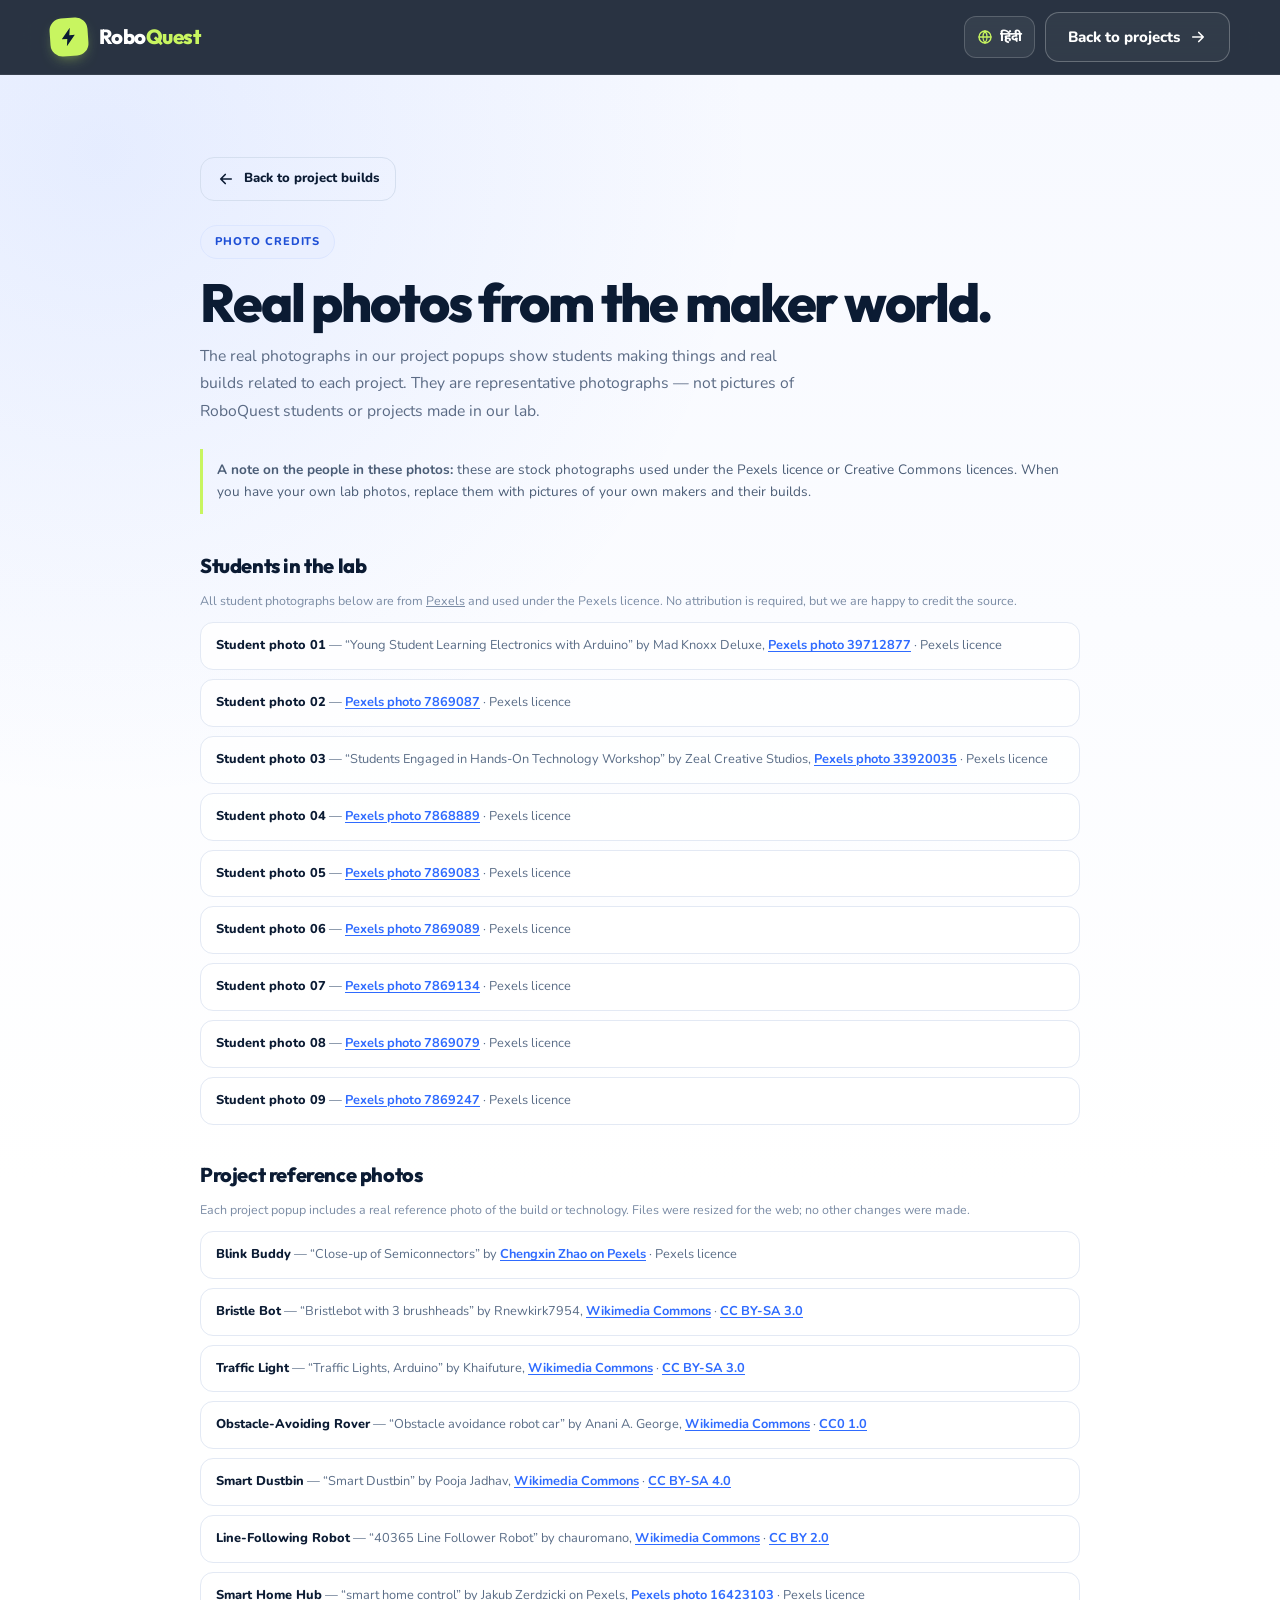
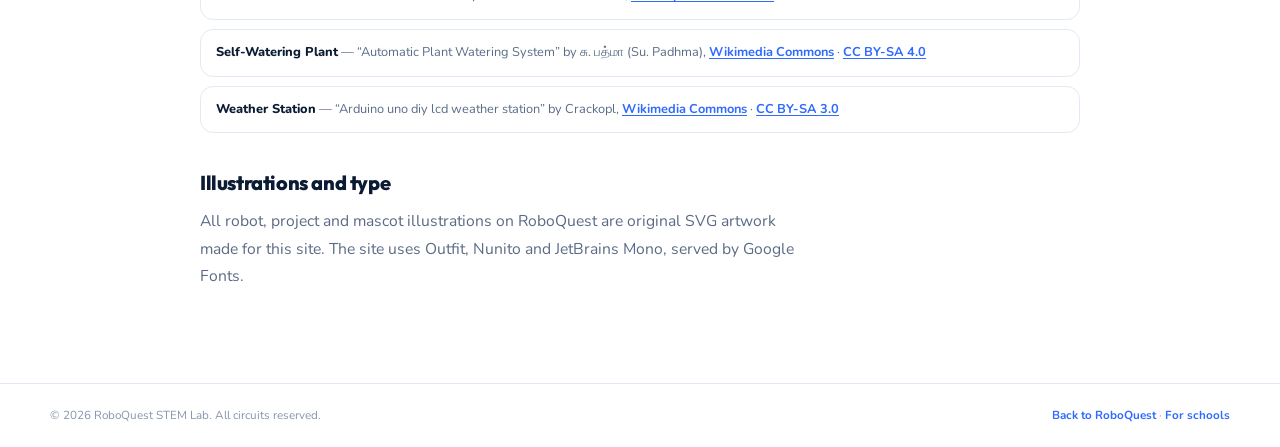
==== commit a7bc8c4a: "Add RoboQuest for Schools partnership section Six English school pages (overview, labs, programs, ga" ====
--- a/credits.html
+++ b/credits.html
@@ -88,7 +88,7 @@
   <footer class="credits-footer">
     <div class="container">
       <span>© 2026 RoboQuest STEM Lab. All circuits reserved.</span>
-      <a href="index.html">Back to RoboQuest</a>
+      <span><a href="index.html">Back to RoboQuest</a> · <a href="schools.html">For schools</a></span>
     </div>
   </footer>
   <script src="assets/js/i18n.js" defer></script>
--- a/assets/css/extras.css
+++ b/assets/css/extras.css
@@ -428,6 +428,54 @@
   font-size: 0.75rem;
   line-height: 1.5;
 }
+
+/* ---------- Certificates & medals ---------- */
+.recognition-grid {
+  display: grid;
+  grid-template-columns: repeat(2, minmax(0, 1fr));
+  gap: 12px;
+}
+.recognition-card {
+  display: flex;
+  flex-direction: column;
+  align-items: flex-start;
+  gap: 12px;
+  padding: 20px;
+  border: 1px solid #e8eef8;
+  border-radius: 18px;
+  background: #f8faff;
+}
+.recognition-card.recognition-wide {
+  grid-column: 1 / -1;
+  flex-direction: row;
+  align-items: flex-start;
+  gap: 14px;
+}
+.recognition-icon {
+  display: grid;
+  place-items: center;
+  width: 48px; height: 48px;
+  flex: none;
+  border: 1px solid #dce7f7;
+  border-radius: 14px;
+  background: #fff;
+  color: var(--blue);
+}
+.recognition-icon svg { width: 27px; height: 27px; }
+.recognition-card h3 {
+  margin: 0 0 4px;
+  font-family: var(--font-display);
+  font-size: 1.02rem;
+  font-weight: 700;
+  letter-spacing: -0.012em;
+}
+.recognition-card p {
+  margin: 0;
+  color: var(--muted);
+  font-size: 0.8rem;
+  line-height: 1.55;
+}
+.recognition-wide > div { min-width: 0; }
 .parent-card {
   position: relative;
   overflow: hidden;
@@ -495,6 +543,23 @@
   color: var(--lime);
 }
 .parent-card .btn { min-height: 47px; font-size: 0.87rem; }
+.parent-call {
+  display: flex;
+  align-items: center;
+  flex-wrap: wrap;
+  gap: 6px;
+  margin: 12px 0 0;
+  color: #aebdd3;
+  font-size: 0.78rem;
+  line-height: 1.5;
+}
+.parent-call svg { width: 15px; height: 15px; flex: none; color: var(--lime); }
+.parent-call a {
+  color: #fff;
+  font-weight: 700;
+  text-decoration: none;
+}
+.parent-call a:hover { color: var(--lime); }
 .parent-foot {
   display: flex;
   align-items: center;
--- a/assets/css/responsive.css
+++ b/assets/css/responsive.css
@@ -269,6 +269,11 @@
   .kit-item { padding: 13px; }
   .kit-icon { width: 40px; height: 40px; }
   .kit-icon svg { width: 23px; height: 23px; }
+  .recognition-grid { grid-template-columns: 1fr; }
+  .recognition-card.recognition-wide { grid-column: auto; }
+  .recognition-card { padding: 17px; }
+  .recognition-icon { width: 43px; height: 43px; }
+  .recognition-icon svg { width: 24px; height: 24px; }
 
   .site-footer { padding-top: 40px; }
   .footer-grid { padding-bottom: 26px; }
